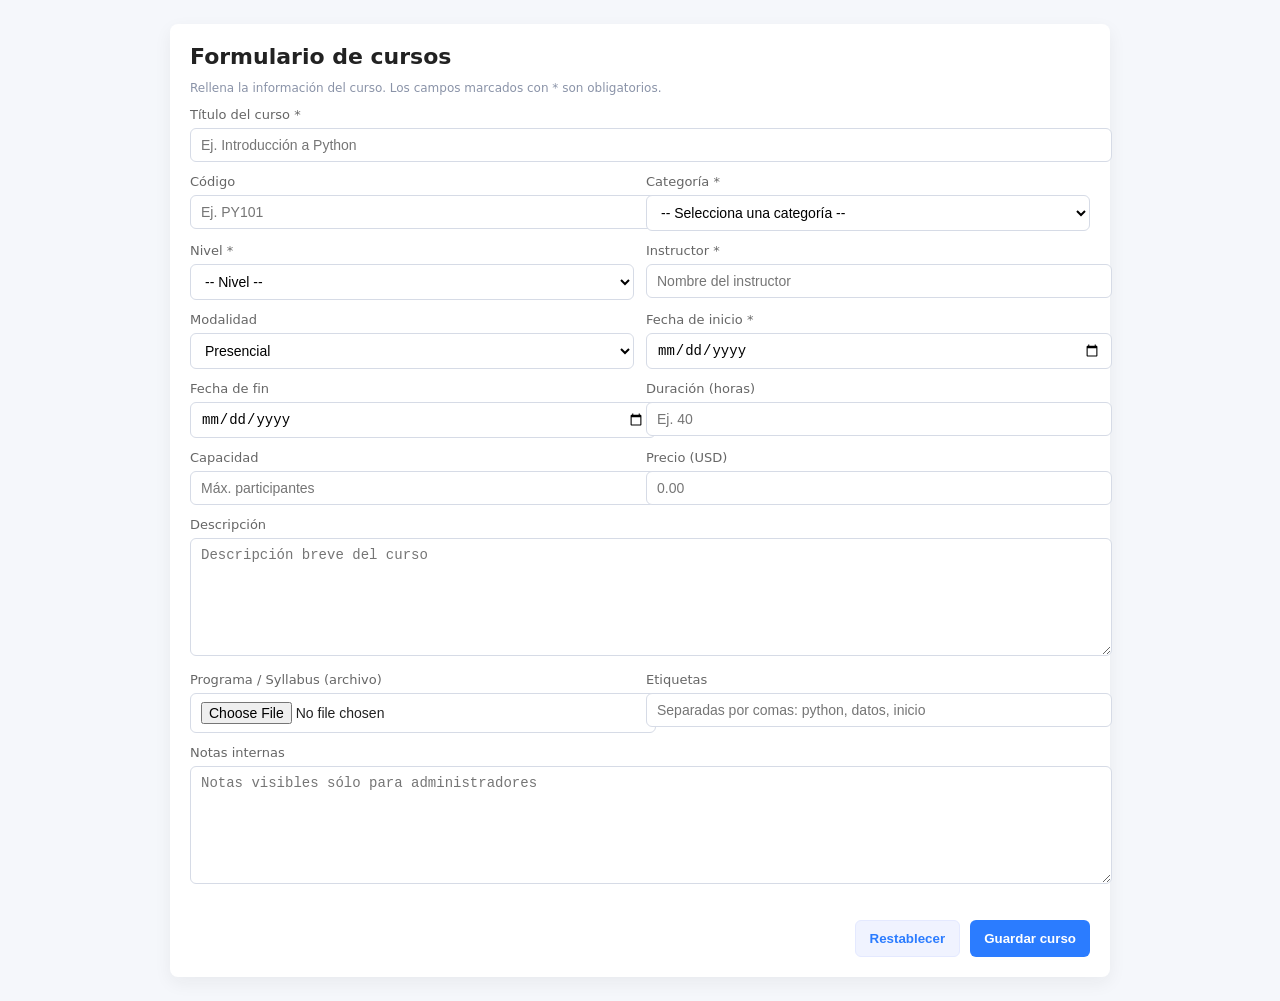
==== formulario.html @ 3278e247 "Add files via upload" ====
<!DOCTYPE html>
<html lang="es">
<head>
    <meta charset="UTF-8">
    <meta name="viewport" content="width=device-width, initial-scale=1.0">
    <title>Formulario de Cursos</title>
    <style>
        :root{font-family:system-ui,Segoe UI,Roboto,Arial;--accent:#2b7cff;--muted:#666}
        body{margin:0;padding:24px;background:#f5f7fb;color:#222}
        .container{max-width:900px;margin:0 auto;background:#fff;padding:20px;border-radius:8px;box-shadow:0 6px 18px rgba(29,31,33,0.06)}
        h1{margin:0 0 12px;font-size:22px}
        form{display:grid;grid-template-columns:1fr 1fr;gap:12px}
        label{display:block;font-size:13px;color:var(--muted);margin-bottom:6px}
        input[type="text"],input[type="number"],input[type="date"],select,textarea,input[type="file"]{width:100%;padding:8px 10px;border:1px solid #d6dbe6;border-radius:6px;background:#fff;font-size:14px}
        textarea{min-height:100px;resize:vertical}
        .full{grid-column:1 / -1}
        .actions{display:flex;gap:10px;justify-content:flex-end;margin-top:8px}
        button{padding:10px 14px;border-radius:6px;border:0;cursor:pointer;font-weight:600}
        .btn-primary{background:var(--accent);color:#fff}
        .btn-ghost{background:#f0f3ff;color:var(--accent);border:1px solid #e4e9ff}
        .hint{font-size:12px;color:#8a93a8;margin-top:6px}
        .row{display:flex;gap:12px}
        .tag-input{display:flex;gap:8px;flex-wrap:wrap;padding:6px;border:1px dashed #e1e6f0;border-radius:6px}
        .tag{background:#eef4ff;color:var(--accent);padding:4px 8px;border-radius:999px;font-size:13px}
        .error{color:#b00020;font-size:13px;margin-top:6px}
        @media (max-width:700px){form{grid-template-columns:1fr}}
    </style>
</head>
    <div class="container">
        <h1>Formulario de cursos</h1>
        <p class="hint">Rellena la información del curso. Los campos marcados con * son obligatorios.</p>

        <form id="courseForm" novalidate>
            <div class="full">
                <label for="title">Título del curso *</label>
                <input type="text" id="title" name="title" required placeholder="Ej. Introducción a Python">
            </div>

            <div>
                <label for="code">Código</label>
                <input type="text" id="code" name="code" placeholder="Ej. PY101">
            </div>

            <div>
                <label for="category">Categoría *</label>
                <select id="category" name="category" required>
                    <option value="">-- Selecciona una categoría --</option>
                    <option>Programación</option>
                    <option>Matemáticas</option>
                    <option>Diseño</option>
                    <option>Idiomas</option>
                    <option>Negocios</option>
                </select>
            </div>

            <div>
                <label for="level">Nivel *</label>
                <select id="level" name="level" required>
                    <option value="">-- Nivel --</option>
                    <option>Principiante</option>
                    <option>Intermedio</option>
                    <option>Avanzado</option>
                </select>
            </div>

            <div>
                <label for="instructor">Instructor *</label>
                <input type="text" id="instructor" name="instructor" required placeholder="Nombre del instructor">
            </div>

            <div>
                <label for="mode">Modalidad</label>
                <select id="mode" name="mode">
                    <option>Presencial</option>
                    <option>Online</option>
                    <option>Híbrido</option>
                </select>
            </div>

            <div>
                <label for="start">Fecha de inicio *</label>
                <input type="date" id="start" name="start" required>
            </div>

            <div>
                <label for="end">Fecha de fin</label>
                <input type="date" id="end" name="end">
            </div>

            <div>
                <label for="duration">Duración (horas)</label>
                <input type="number" id="duration" name="duration" min="1" placeholder="Ej. 40">
            </div>

            <div>
                <label for="capacity">Capacidad</label>
                <input type="number" id="capacity" name="capacity" min="1" placeholder="Máx. participantes">
            </div>

            <div>
                <label for="price">Precio (USD)</label>
                <input type="number" id="price" name="price" min="0" step="0.01" placeholder="0.00">
            </div>

            <div class="full">
                <label for="description">Descripción</label>
                <textarea id="description" name="description" placeholder="Descripción breve del curso"></textarea>
            </div>

            <div>
                <label for="syllabus">Programa / Syllabus (archivo)</label>
                <input type="file" id="syllabus" name="syllabus" accept=".pdf,.doc,.docx">
            </div>

            <div>
                <label for="tags">Etiquetas</label>
                <input type="text" id="tags" name="tags" placeholder="Separadas por comas: python, datos, inicio">
            </div>

            <div class="full">
                <label for="notes">Notas internas</label>
                <textarea id="notes" name="notes" placeholder="Notas visibles sólo para administradores"></textarea>
            </div>

            <div id="formErrors" class="full"></div>

            <div class="full actions">
                <button type="reset" class="btn-ghost">Restablecer</button>
                <button type="submit" class="btn-primary">Guardar curso</button>
            </div>
        </form>

        <div id="successMsg" style="display:none;margin-top:12px;padding:12px;border-radius:6px;background:#e6ffed;color:#0b7a2b">Curso guardado (simulación).</div>
    </div>

    <script>
        const form = document.getElementById('courseForm');
        const errorsBox = document.getElementById('formErrors');
        const success = document.getElementById('successMsg');

        form.addEventListener('submit', (e) => {
            e.preventDefault();
            errorsBox.innerHTML = '';
            success.style.display = 'none';

            const data = new FormData(form);
            const title = data.get('title').trim();
            const category = data.get('category');
            const instructor = data.get('instructor').trim();
            const start = data.get('start');

            const errors = [];
            if (!title) errors.push('El título del curso es obligatorio.');
            if (!category) errors.push('La categoría es obligatoria.');
            if (!instructor) errors.push('El nombre del instructor es obligatorio.');
            if (!start) errors.push('La fecha de inicio es obligatoria.');

            const end = data.get('end');
            if (start && end && new Date(end) < new Date(start)) errors.push('La fecha de fin no puede ser anterior a la fecha de inicio.');

            if (errors.length) {
                const ul = document.createElement('ul');
                ul.className = 'error';
                errors.forEach(msg => { const li = document.createElement('li'); li.textContent = msg; ul.appendChild(li); });
                errorsBox.appendChild(ul);
                window.scrollTo({top:document.body.scrollHeight,behavior:'smooth'});
                return;
            }

            // Simulación de envío: mostrar resumen en consola y mensaje de éxito
            const payload = {};
            for (const [k,v] of data.entries()) payload[k]=v;
            console.log('Formulario curso:', payload);
            success.style.display = 'block';
            window.scrollTo({top:document.body.scrollHeight,behavior:'smooth'});
            form.reset();
        });
    </script>

</html>
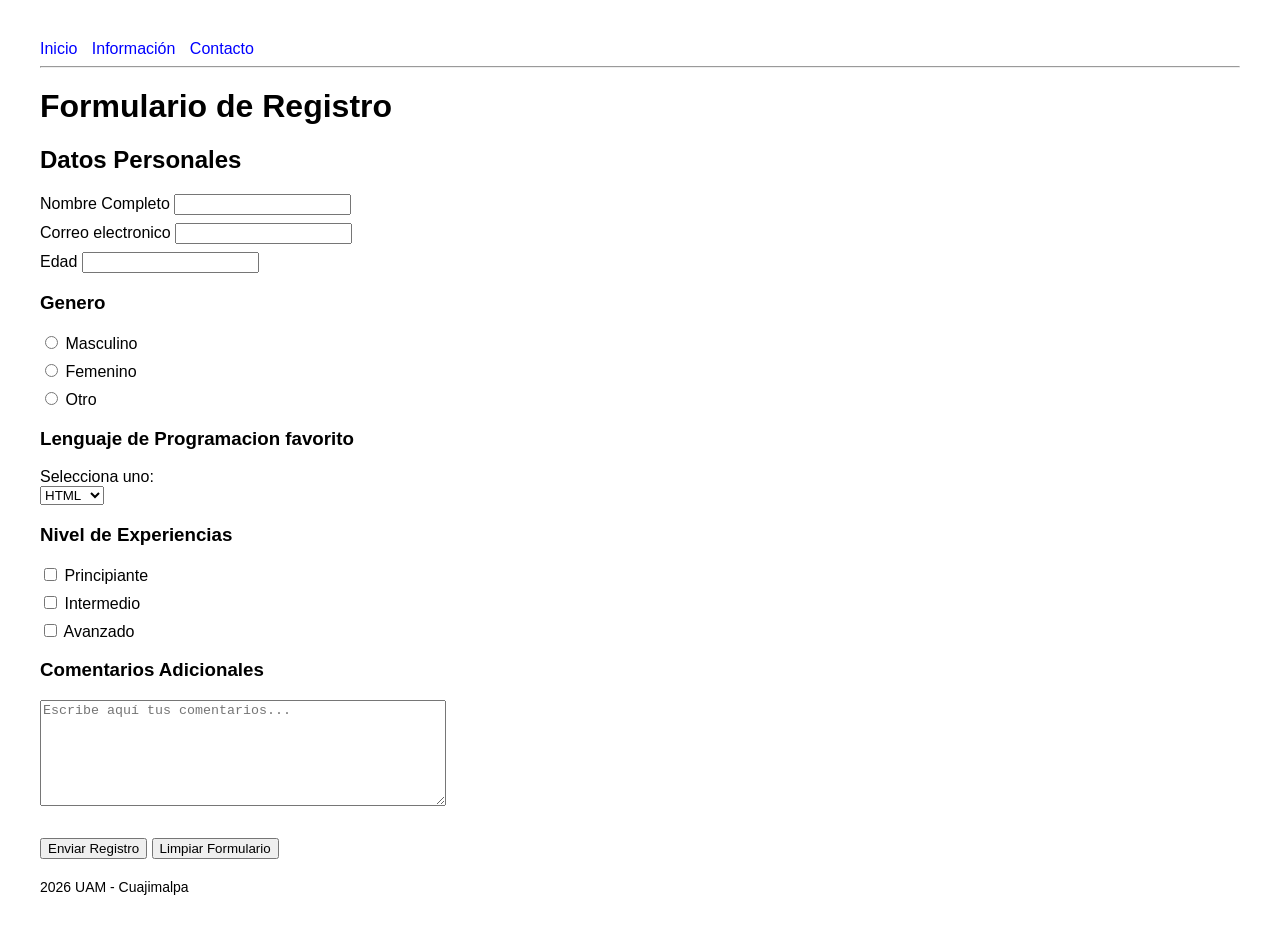
==== commit 6e7b9c38: "Replace course form with registration form" ====
--- a/formulario.html
+++ b/formulario.html
@@ -1,180 +1,139 @@
 <!DOCTYPE html>
 <html lang="es">
 <head>
-    <meta charset="UTF-8">
-    <meta name="viewport" content="width=device-width, initial-scale=1.0">
-    <title>Formulario de Cursos</title>
-    <style>
-        :root{font-family:system-ui,Segoe UI,Roboto,Arial;--accent:#2b7cff;--muted:#666}
-        body{margin:0;padding:24px;background:#f5f7fb;color:#222}
-        .container{max-width:900px;margin:0 auto;background:#fff;padding:20px;border-radius:8px;box-shadow:0 6px 18px rgba(29,31,33,0.06)}
-        h1{margin:0 0 12px;font-size:22px}
-        form{display:grid;grid-template-columns:1fr 1fr;gap:12px}
-        label{display:block;font-size:13px;color:var(--muted);margin-bottom:6px}
-        input[type="text"],input[type="number"],input[type="date"],select,textarea,input[type="file"]{width:100%;padding:8px 10px;border:1px solid #d6dbe6;border-radius:6px;background:#fff;font-size:14px}
-        textarea{min-height:100px;resize:vertical}
-        .full{grid-column:1 / -1}
-        .actions{display:flex;gap:10px;justify-content:flex-end;margin-top:8px}
-        button{padding:10px 14px;border-radius:6px;border:0;cursor:pointer;font-weight:600}
-        .btn-primary{background:var(--accent);color:#fff}
-        .btn-ghost{background:#f0f3ff;color:var(--accent);border:1px solid #e4e9ff}
-        .hint{font-size:12px;color:#8a93a8;margin-top:6px}
-        .row{display:flex;gap:12px}
-        .tag-input{display:flex;gap:8px;flex-wrap:wrap;padding:6px;border:1px dashed #e1e6f0;border-radius:6px}
-        .tag{background:#eef4ff;color:var(--accent);padding:4px 8px;border-radius:999px;font-size:13px}
-        .error{color:#b00020;font-size:13px;margin-top:6px}
-        @media (max-width:700px){form{grid-template-columns:1fr}}
-    </style>
+<meta charset="UTF-8">
+<title>Formulario de Registro</title>
+
+<style>
+    body{
+        font-family: Arial, sans-serif;
+        margin: 40px;
+    }
+
+    nav a{
+        margin-right: 10px;
+        text-decoration: none;
+        color: blue;
+    }
+
+    h1{
+        margin-top: 20px;
+    }
+
+    h2{
+        margin-top: 20px;
+    }
+
+    label{
+        display: block;
+        margin-top: 8px;
+    }
+
+    textarea{
+        width: 400px;
+        height: 100px;
+    }
+
+    .botones{
+        margin-top: 10px;
+    }
+
+    footer{
+        margin-top: 20px;
+        font-size: 14px;
+    }
+</style>
 </head>
-    <div class="container">
-        <h1>Formulario de cursos</h1>
-        <p class="hint">Rellena la información del curso. Los campos marcados con * son obligatorios.</p>
 
-        <form id="courseForm" novalidate>
-            <div class="full">
-                <label for="title">Título del curso *</label>
-                <input type="text" id="title" name="title" required placeholder="Ej. Introducción a Python">
-            </div>
+<body>
 
-            <div>
-                <label for="code">Código</label>
-                <input type="text" id="code" name="code" placeholder="Ej. PY101">
-            </div>
+<nav>
+    <a href="#">Inicio</a>
+    <a href="#">Información</a>
+    <a href="#">Contacto</a>
+</nav>
 
-            <div>
-                <label for="category">Categoría *</label>
-                <select id="category" name="category" required>
-                    <option value="">-- Selecciona una categoría --</option>
-                    <option>Programación</option>
-                    <option>Matemáticas</option>
-                    <option>Diseño</option>
-                    <option>Idiomas</option>
-                    <option>Negocios</option>
-                </select>
-            </div>
+<hr>
 
-            <div>
-                <label for="level">Nivel *</label>
-                <select id="level" name="level" required>
-                    <option value="">-- Nivel --</option>
-                    <option>Principiante</option>
-                    <option>Intermedio</option>
-                    <option>Avanzado</option>
-                </select>
-            </div>
+<h1>Formulario de Registro</h1>
 
-            <div>
-                <label for="instructor">Instructor *</label>
-                <input type="text" id="instructor" name="instructor" required placeholder="Nombre del instructor">
-            </div>
+<h2>Datos Personales</h2>
 
-            <div>
-                <label for="mode">Modalidad</label>
-                <select id="mode" name="mode">
-                    <option>Presencial</option>
-                    <option>Online</option>
-                    <option>Híbrido</option>
-                </select>
-            </div>
+<form action="#" method="post">
 
-            <div>
-                <label for="start">Fecha de inicio *</label>
-                <input type="date" id="start" name="start" required>
-            </div>
+<label>Nombre Completo
+    <input type="text" name="nombre">
+</label>
 
-            <div>
-                <label for="end">Fecha de fin</label>
-                <input type="date" id="end" name="end">
-            </div>
+<label>Correo electronico
+    <input type="email" name="correo">
+</label>
 
-            <div>
-                <label for="duration">Duración (horas)</label>
-                <input type="number" id="duration" name="duration" min="1" placeholder="Ej. 40">
-            </div>
+<label>Edad
+    <input type="number" name="edad">
+</label>
 
-            <div>
-                <label for="capacity">Capacidad</label>
-                <input type="number" id="capacity" name="capacity" min="1" placeholder="Máx. participantes">
-            </div>
+<h3>Genero</h3>
 
-            <div>
-                <label for="price">Precio (USD)</label>
-                <input type="number" id="price" name="price" min="0" step="0.01" placeholder="0.00">
-            </div>
+<label>
+    <input type="radio" name="genero" value="Masculino">
+    Masculino
+</label>
 
-            <div class="full">
-                <label for="description">Descripción</label>
-                <textarea id="description" name="description" placeholder="Descripción breve del curso"></textarea>
-            </div>
+<label>
+    <input type="radio" name="genero" value="Femenino">
+    Femenino
+</label>
 
-            <div>
-                <label for="syllabus">Programa / Syllabus (archivo)</label>
-                <input type="file" id="syllabus" name="syllabus" accept=".pdf,.doc,.docx">
-            </div>
+<label>
+    <input type="radio" name="genero" value="Otro">
+    Otro
+</label>
 
-            <div>
-                <label for="tags">Etiquetas</label>
-                <input type="text" id="tags" name="tags" placeholder="Separadas por comas: python, datos, inicio">
-            </div>
+<h3>Lenguaje de Programacion favorito</h3>
 
-            <div class="full">
-                <label for="notes">Notas internas</label>
-                <textarea id="notes" name="notes" placeholder="Notas visibles sólo para administradores"></textarea>
-            </div>
+<label>Selecciona uno:</label>
 
-            <div id="formErrors" class="full"></div>
+<select name="lenguaje">
+    <option>HTML</option>
+    <option>Python</option>
+    <option>Java</option>
+    <option>C++</option>
+    <option>Otro</option>
+</select>
 
-            <div class="full actions">
-                <button type="reset" class="btn-ghost">Restablecer</button>
-                <button type="submit" class="btn-primary">Guardar curso</button>
-            </div>
-        </form>
+<h3>Nivel de Experiencias</h3>
 
-        <div id="successMsg" style="display:none;margin-top:12px;padding:12px;border-radius:6px;background:#e6ffed;color:#0b7a2b">Curso guardado (simulación).</div>
-    </div>
+<label>
+    <input type="checkbox" name="nivel" value="Principiante">
+    Principiante
+</label>
 
-    <script>
-        const form = document.getElementById('courseForm');
-        const errorsBox = document.getElementById('formErrors');
-        const success = document.getElementById('successMsg');
+<label>
+    <input type="checkbox" name="nivel" value="Intermedio">
+    Intermedio
+</label>
 
-        form.addEventListener('submit', (e) => {
-            e.preventDefault();
-            errorsBox.innerHTML = '';
-            success.style.display = 'none';
+<label>
+    <input type="checkbox" name="nivel" value="Avanzado">
+    Avanzado
+</label>
 
-            const data = new FormData(form);
-            const title = data.get('title').trim();
-            const category = data.get('category');
-            const instructor = data.get('instructor').trim();
-            const start = data.get('start');
+<h3>Comentarios Adicionales</h3>
 
-            const errors = [];
-            if (!title) errors.push('El título del curso es obligatorio.');
-            if (!category) errors.push('La categoría es obligatoria.');
-            if (!instructor) errors.push('El nombre del instructor es obligatorio.');
-            if (!start) errors.push('La fecha de inicio es obligatoria.');
+<textarea name="comentarios" placeholder="Escribe aquí tus comentarios..."></textarea>
 
-            const end = data.get('end');
-            if (start && end && new Date(end) < new Date(start)) errors.push('La fecha de fin no puede ser anterior a la fecha de inicio.');
+<div class="botones">
+    <br>
+    <input type="submit" value="Enviar Registro">
+    <input type="reset" value="Limpiar Formulario">
+</div>
 
-            if (errors.length) {
-                const ul = document.createElement('ul');
-                ul.className = 'error';
-                errors.forEach(msg => { const li = document.createElement('li'); li.textContent = msg; ul.appendChild(li); });
-                errorsBox.appendChild(ul);
-                window.scrollTo({top:document.body.scrollHeight,behavior:'smooth'});
-                return;
-            }
+</form>
 
-            // Simulación de envío: mostrar resumen en consola y mensaje de éxito
-            const payload = {};
-            for (const [k,v] of data.entries()) payload[k]=v;
-            console.log('Formulario curso:', payload);
-            success.style.display = 'block';
-            window.scrollTo({top:document.body.scrollHeight,behavior:'smooth'});
-            form.reset();
-        });
-    </script>
+<footer>
+    <p>2026 UAM - Cuajimalpa</p>
+</footer>
 
-</html>+</body>
+</html>
